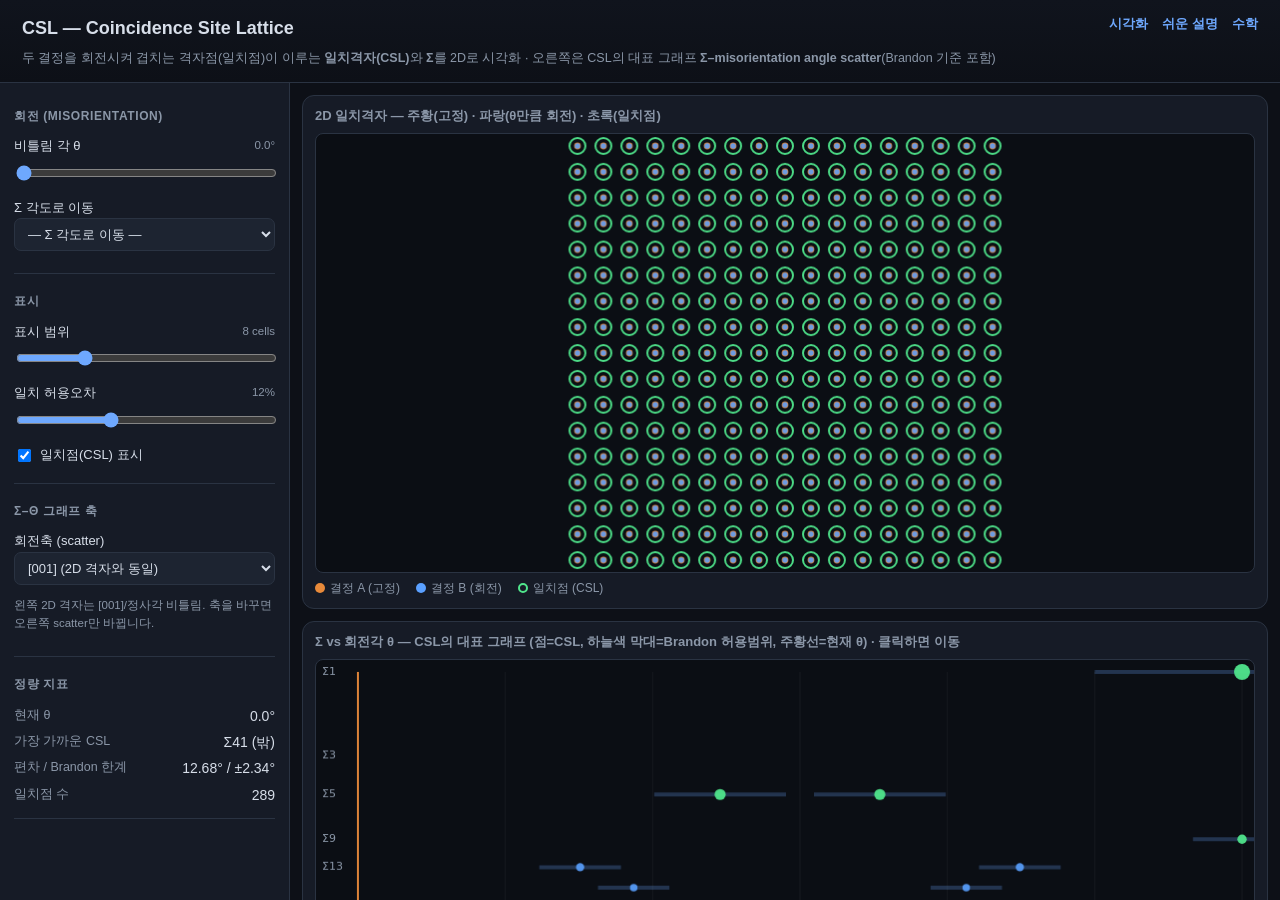
==== index.html @ 299e8f2c "CSL concept site: 2D coincidence-lattice visualizer + Σ–θ scatter, guide, math Educational site for " ====
<!DOCTYPE html>
<html lang="ko">
<head>
<meta charset="UTF-8" />
<meta name="viewport" content="width=device-width, initial-scale=1.0" />
<title>CSL 개념 — Coincidence Site Lattice Visualizer</title>
<link rel="stylesheet" href="css/style.css" />
</head>
<body>
  <header>
    <h1>CSL — Coincidence Site Lattice
      <span class="nav"><a href="index.html">시각화</a><a href="guide.html">쉬운 설명</a><a href="math.html">수학</a></span>
    </h1>
    <p class="sub">두 결정을 회전시켜 겹치는 격자점(일치점)이 이루는 <b>일치격자(CSL)</b>와 <b>Σ</b>를 2D로 시각화 · 오른쪽은 CSL의 대표 그래프 <b>Σ–misorientation angle scatter</b>(Brandon 기준 포함)</p>
  </header>
  <main>
    <aside id="controls">
      <section>
        <h2>회전 (misorientation)</h2>
        <label>비틀림 각 θ <span id="theta-v" class="hint">0.0°</span>
          <input id="theta" type="range" min="0" max="90" step="0.1" value="0" /></label>
        <label>Σ 각도로 이동
          <select id="snap"></select></label>
      </section>
      <section>
        <h2>표시</h2>
        <label>표시 범위 <span id="region-v" class="hint">8 cells</span>
          <input id="region" type="range" min="4" max="20" step="1" value="8" /></label>
        <label>일치 허용오차 <span id="tol-v" class="hint">12%</span>
          <input id="tol" type="range" min="0.02" max="0.3" step="0.01" value="0.12" /></label>
        <label class="chk"><input id="tg-coin" type="checkbox" checked /> 일치점(CSL) 표시</label>
      </section>
      <section>
        <h2>Σ–θ 그래프 축</h2>
        <label>회전축 (scatter)
          <select id="axis">
            <option value="1">[001] (2D 격자와 동일)</option>
            <option value="2">[110]</option>
            <option value="3">[111]</option>
          </select></label>
        <p class="hint" style="float:none">왼쪽 2D 격자는 [001]/정사각 비틀림. 축을 바꾸면 오른쪽 scatter만 바뀝니다.</p>
      </section>
      <section id="readout">
        <h2>정량 지표</h2>
        <dl>
          <dt>현재 θ</dt><dd id="r-theta">–</dd>
          <dt>가장 가까운 CSL</dt><dd id="r-sigma">–</dd>
          <dt>편차 / Brandon 한계</dt><dd id="r-dev">–</dd>
          <dt>일치점 수</dt><dd id="r-coin">–</dd>
        </dl>
      </section>
    </aside>
    <div id="stage">
      <div class="pane">
        <h3>2D 일치격자 — 주황(고정) · 파랑(θ만큼 회전) · 초록(일치점)</h3>
        <canvas id="cvLat"></canvas>
        <div class="legend"><span><i class="a"></i>결정 A (고정)</span><span><i class="b"></i>결정 B (회전)</span><span><i class="co"></i>일치점 (CSL)</span></div>
      </div>
      <div class="pane">
        <h3>Σ vs 회전각 θ — CSL의 대표 그래프 (점=CSL, 하늘색 막대=Brandon 허용범위, 주황선=현재 θ) · 클릭하면 이동</h3>
        <canvas id="cvScatter"></canvas>
        <div class="legend"><span><i class="co"></i>낮은 Σ (특별 경계)</span><span><i class="b"></i>높은 Σ</span><span>Brandon: Δθ<sub>max</sub> = 15°/√Σ</span></div>
      </div>
    </div>
  </main>
  <script type="module" src="js/main.js"></script>
</body>
</html>
---- css/style.css ----
:root{
  --bg:#0d1017; --panel:#161b26; --panel2:#1d2431; --line:#2a3342;
  --txt:#d7dee9; --muted:#8b97a8; --a:#e88a3a; --b:#5aa0ff; --co:#50e68c; --accent:#6ea8fe;
}
*{box-sizing:border-box}
html,body{margin:0;height:100%}
body{background:var(--bg);color:var(--txt);
  font:14px/1.6 -apple-system,"Segoe UI","Noto Sans KR",sans-serif;display:flex;flex-direction:column}
a{color:var(--accent);text-decoration:none} a:hover{text-decoration:underline}
header{padding:14px 22px;border-bottom:1px solid var(--line);background:linear-gradient(180deg,#10141d,#0d1017)}
header h1{margin:0;font-size:18px}
header h1 .nav{float:right;font-size:13px;font-weight:600}
header h1 .nav a{margin-left:14px}
header .sub{margin:5px 0 0;color:var(--muted);font-size:12.5px}
main{flex:1;display:flex;min-height:0}
#controls{width:290px;flex-shrink:0;background:var(--panel);border-right:1px solid var(--line);
  overflow-y:auto;padding:6px 14px 24px}
#controls section{padding:12px 0;border-bottom:1px solid var(--line)}
#controls h2{font-size:12px;text-transform:uppercase;letter-spacing:.6px;color:var(--muted);margin:6px 0 10px}
label{display:block;margin:10px 0;font-size:13px}
.hint{color:var(--muted);font-size:11.5px;float:right}
input[type=range]{width:100%;margin-top:8px;accent-color:var(--accent)}
input[type=number],select{width:100%;background:var(--panel2);border:1px solid var(--line);
  color:var(--txt);border-radius:7px;padding:7px 9px;font-size:13px}
.chk{display:flex;align-items:center;gap:6px;font-size:13px;margin:5px 0}
button{background:var(--panel2);border:1px solid var(--line);color:var(--txt);border-radius:7px;
  padding:7px 10px;cursor:pointer;font-size:13px}
button:hover{border-color:var(--accent)}
#readout dl{display:grid;grid-template-columns:1fr auto;gap:4px 10px;margin:0}
#readout dt{color:var(--muted);font-size:12.5px} #readout dd{margin:0;text-align:right;font-variant-numeric:tabular-nums}
#stage{flex:1;display:flex;flex-direction:column;min-width:0;padding:12px;gap:12px;overflow:auto}
.pane{background:var(--panel);border:1px solid var(--line);border-radius:12px;padding:10px 12px}
.pane h3{margin:0 0 6px;font-size:13px;color:var(--muted);font-weight:600}
canvas{display:block;width:100%;background:#0b0e14;border-radius:8px;border:1px solid var(--line)}
#cvLat{height:440px;cursor:grab} #cvLat:active{cursor:grabbing}
#cvScatter{height:340px}
.legend{display:flex;gap:16px;flex-wrap:wrap;font-size:12px;color:var(--muted);margin-top:6px}
.legend i{display:inline-block;width:10px;height:10px;border-radius:50%;vertical-align:-1px;margin-right:5px}
.legend .a{background:var(--a)} .legend .b{background:var(--b)}
.legend .co{background:transparent;border:2px solid var(--co)}
/* doc pages (guide/math) */
.doc{max-width:860px;margin:0 auto;padding:26px 22px 80px;display:block}
.doc h2{font-size:20px;margin:32px 0 10px;border-bottom:1px solid var(--line);padding-bottom:6px}
.doc h3{font-size:15px;color:var(--accent);margin:18px 0 6px}
.doc p,.doc li{font-size:14.5px;line-height:1.75}
.card{background:var(--panel);border:1px solid var(--line);border-radius:12px;padding:16px 18px;margin:14px 0}
.tip{background:rgba(110,168,254,.08);border-left:3px solid var(--accent);border-radius:6px;padding:10px 14px;margin:12px 0}
.analogy{background:rgba(80,230,140,.07);border-left:3px solid var(--co);border-radius:6px;padding:10px 14px;margin:12px 0}
.kv{background:var(--panel2);border:1px solid var(--line);border-radius:6px;padding:1px 7px;font-variant-numeric:tabular-nums}
.doc table{width:100%;border-collapse:collapse;margin:12px 0;font-size:13.5px}
.doc th,.doc td{text-align:left;padding:7px 9px;border-bottom:1px solid var(--line)}
.doc th{color:var(--muted)}
.back{display:inline-block;margin:8px 0;color:var(--accent)}
body.docbody{display:block;overflow-y:auto}
@media (max-width:820px){ main{flex-direction:column} #controls{width:100%;max-height:44%} }
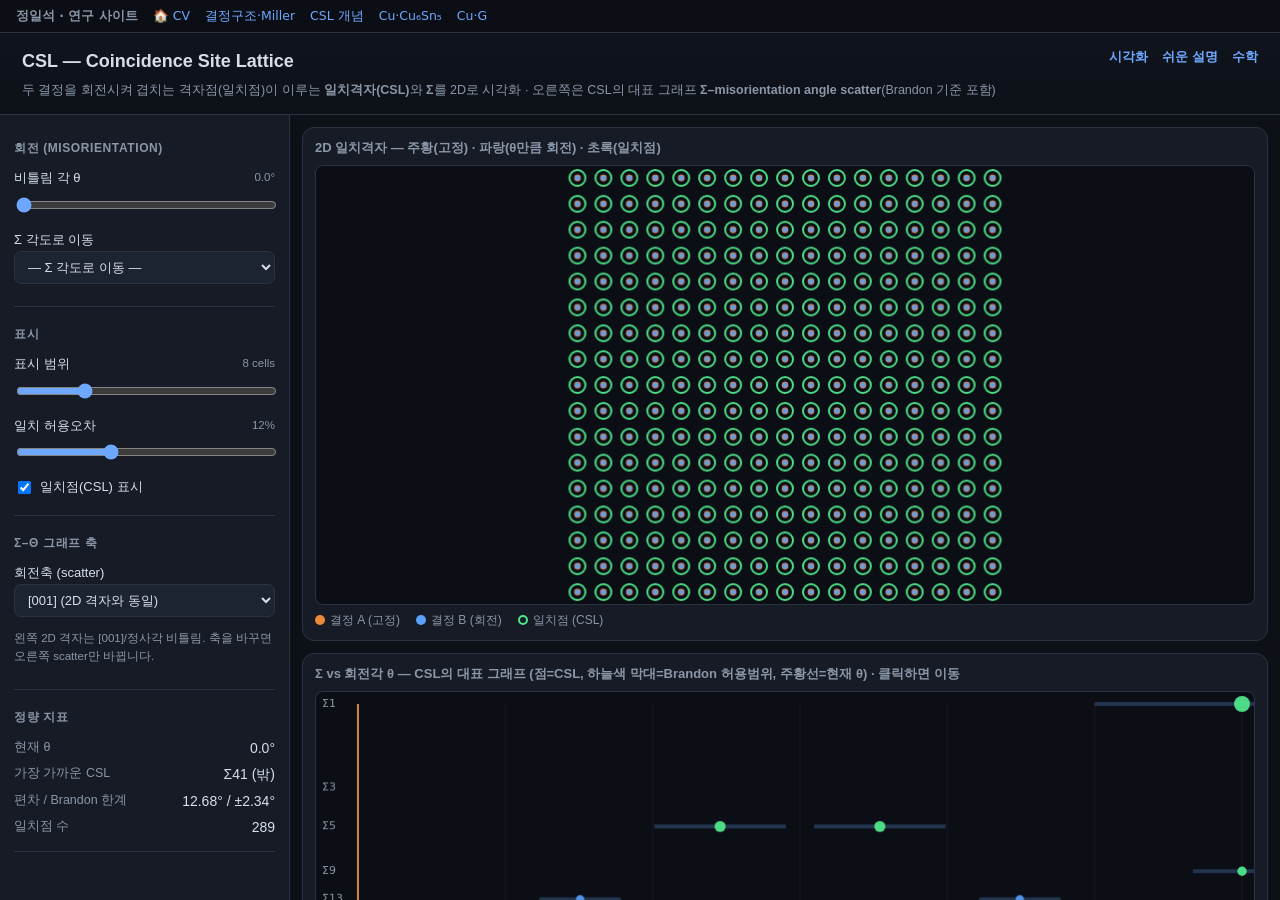
==== commit 55096862: "Add cross-site portal navigation Co-Authored-By: Claude Opus 4.8 <noreply@anthropic.com>" ====
--- a/index.html
+++ b/index.html
@@ -7,6 +7,15 @@
 <link rel="stylesheet" href="css/style.css" />
 </head>
 <body>
+<!--portal-nav-->
+<nav style="background:#0b0e14;border-bottom:1px solid #2a3342;padding:7px 16px;font:12.5px/1.4 system-ui,'Noto Sans KR',sans-serif;display:flex;gap:6px 15px;flex-wrap:wrap;align-items:center">
+<b style="color:#8b97a8">정일석 · 연구 사이트</b>
+<a style="color:#6ea8fe;text-decoration:none" href="https://mureds.github.io/">🏠 CV</a>
+<a style="color:#6ea8fe;text-decoration:none" href="https://mureds.github.io/crystal_basics/">결정구조·Miller</a>
+<a style="color:#6ea8fe;text-decoration:none" href="https://mureds.github.io/csl_concept/">CSL 개념</a>
+<a style="color:#6ea8fe;text-decoration:none" href="https://mureds.github.io/csl_cu_cu6sn5/">Cu·Cu₆Sn₅</a>
+<a style="color:#6ea8fe;text-decoration:none" href="https://mureds.github.io/csl_cu_g/">Cu·G</a>
+</nav>
   <header>
     <h1>CSL — Coincidence Site Lattice
       <span class="nav"><a href="index.html">시각화</a><a href="guide.html">쉬운 설명</a><a href="math.html">수학</a></span>
